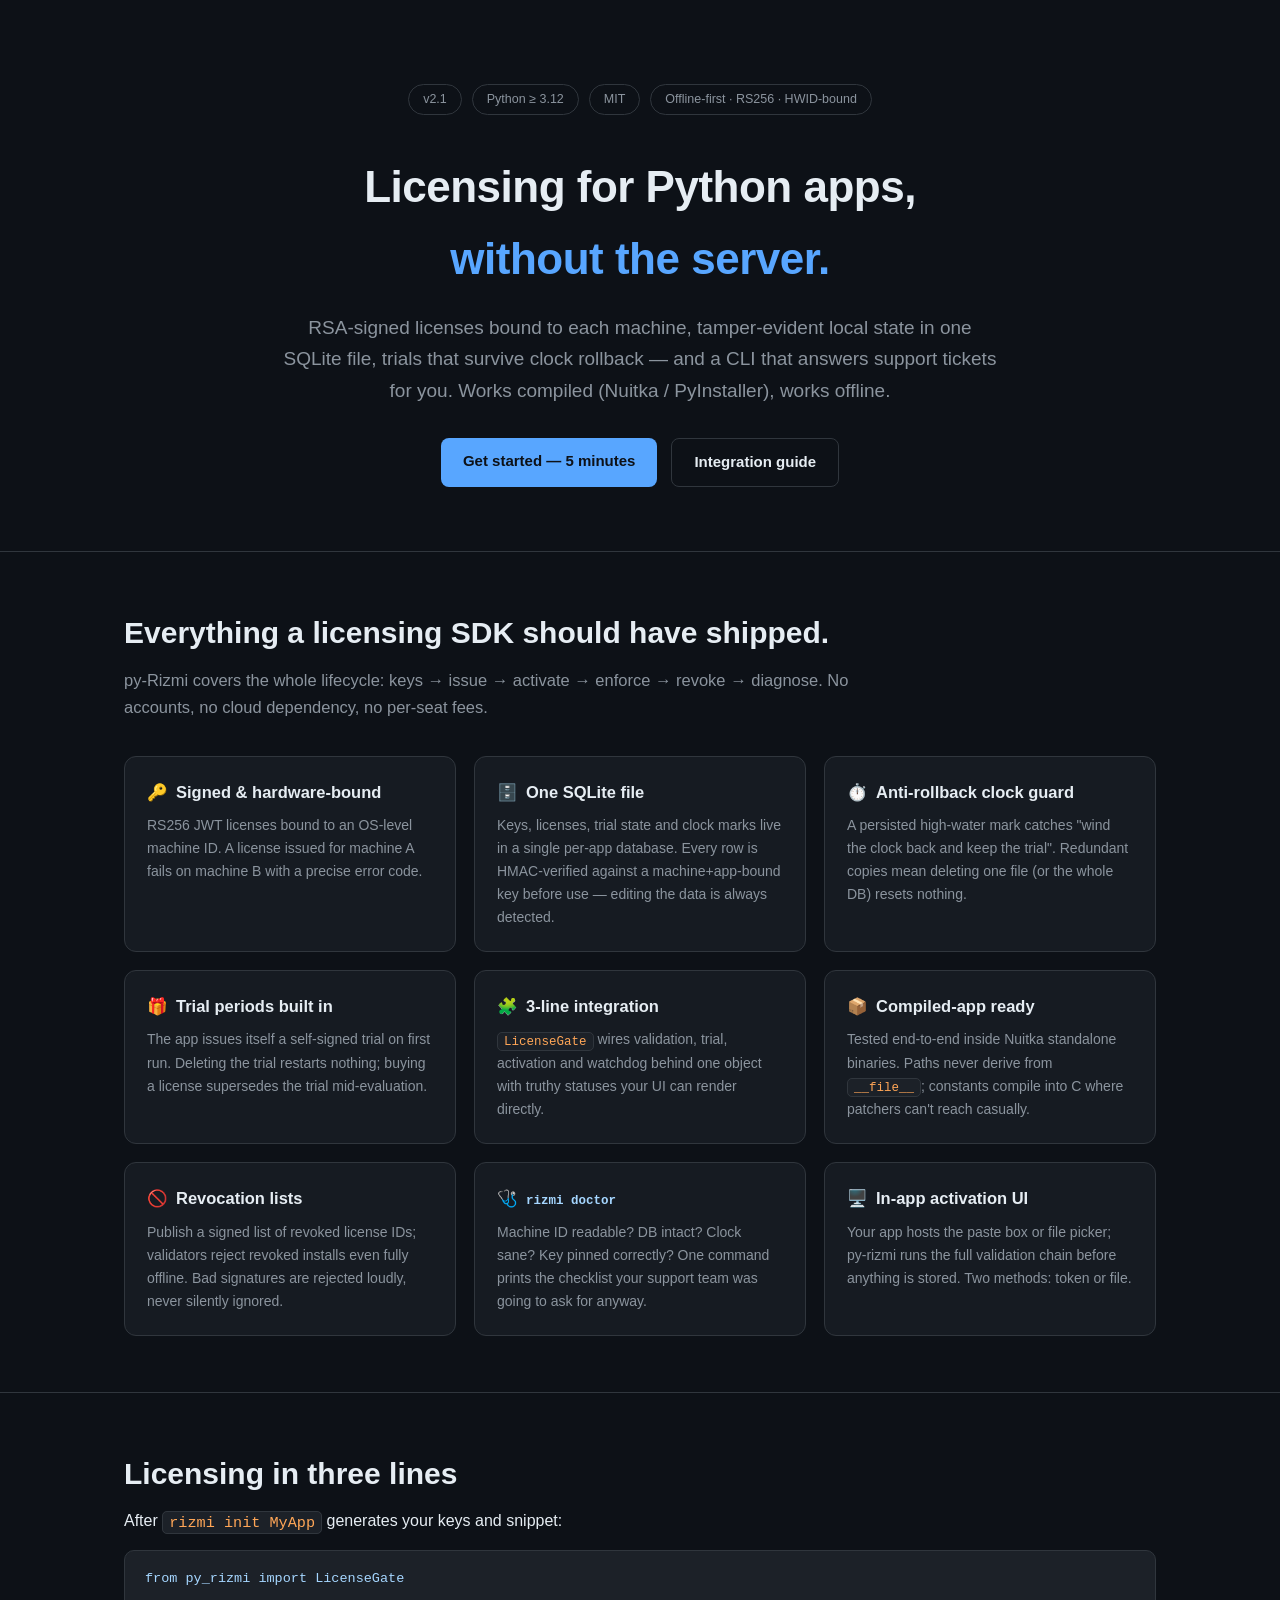
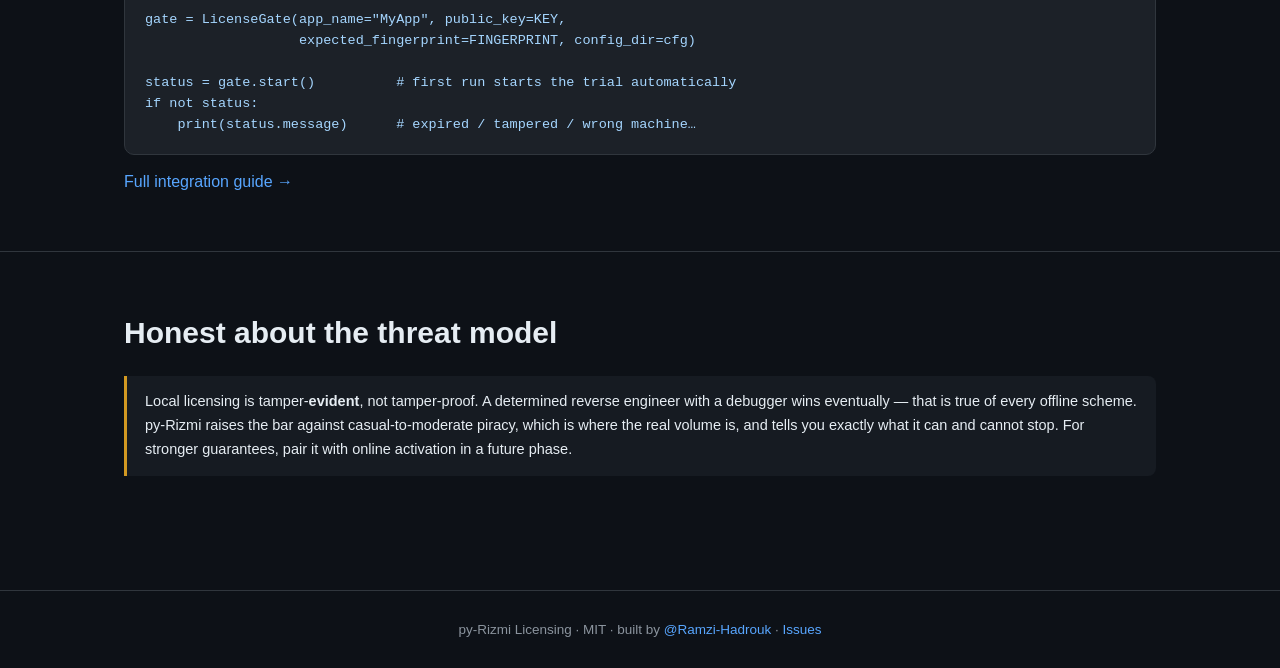
==== docs/site/index.html @ 98a6d1af "docs: pro documentation site (GitHub Pages) + DX-era README - docs/site: index (features/hero), quic" ====
<!DOCTYPE html>
<html lang="en">
<head>
<meta charset="utf-8">
<meta name="viewport" content="width=device-width, initial-scale=1">
<title>py-Rizmi — Offline-first licensing for Python apps</title>
<meta name="description" content="Cryptographically signed, hardware-bound, offline-first licensing for Python applications. SQLite tamper-evident state, 3-line integration, works compiled with Nuitka.">
<link rel="stylesheet" href="assets/style.css">
</head>
<body>
<script src="assets/header.js"></script>

<section class="hero" style="border-top:none;">
  <div class="container">
    <div class="badges">
      <span class="badge">v2.1</span>
      <span class="badge">Python ≥ 3.12</span>
      <span class="badge">MIT</span>
      <span class="badge">Offline-first · RS256 · HWID-bound</span>
    </div>
    <h1>Licensing for Python apps,<br><em>without the server.</em></h1>
    <p class="sub">RSA-signed licenses bound to each machine, tamper-evident local state in one SQLite file, trials that survive clock rollback — and a CLI that answers support tickets for you. Works compiled (Nuitka&nbsp;/&nbsp;PyInstaller), works offline.</p>
    <div class="btn-row">
      <a class="btn primary" href="quickstart.html">Get started — 5 minutes</a>
      <a class="btn ghost" href="integration.html">Integration guide</a>
    </div>
  </div>
</section>

<section id="features">
  <div class="container">
    <h2>Everything a licensing SDK should have shipped.</h2>
    <p class="lead">py-Rizmi covers the whole lifecycle: keys → issue → activate → enforce → revoke → diagnose. No accounts, no cloud dependency, no per-seat fees.</p>
    <div class="grid">
      <div class="card"><h3><span class="ico">🔑</span>Signed &amp; hardware-bound</h3><p>RS256 JWT licenses bound to an OS-level machine ID. A license issued for machine A fails on machine B with a precise error code.</p></div>
      <div class="card"><h3><span class="ico">🗄️</span>One SQLite file</h3><p>Keys, licenses, trial state and clock marks live in a single per-app database. Every row is HMAC-verified against a machine+app-bound key before use — editing the data is always detected.</p></div>
      <div class="card"><h3><span class="ico">⏱️</span>Anti-rollback clock guard</h3><p>A persisted high-water mark catches "wind the clock back and keep the trial". Redundant copies mean deleting one file (or the whole DB) resets nothing.</p></div>
      <div class="card"><h3><span class="ico">🎁</span>Trial periods built in</h3><p>The app issues itself a self-signed trial on first run. Deleting the trial restarts nothing; buying a license supersedes the trial mid-evaluation.</p></div>
      <div class="card"><h3><span class="ico">🧩</span>3-line integration</h3><p><code>LicenseGate</code> wires validation, trial, activation and watchdog behind one object with truthy statuses your UI can render directly.</p></div>
      <div class="card"><h3><span class="ico">📦</span>Compiled-app ready</h3><p>Tested end-to-end inside Nuitka standalone binaries. Paths never derive from <code>__file__</code>; constants compile into C where patchers can't reach casually.</p></div>
      <div class="card"><h3><span class="ico">🚫</span>Revocation lists</h3><p>Publish a signed list of revoked license IDs; validators reject revoked installs even fully offline. Bad signatures are rejected loudly, never silently ignored.</p></div>
      <div class="card"><h3><span class="ico">🩺</span><code>rizmi doctor</code></h3><p>Machine ID readable? DB intact? Clock sane? Key pinned correctly? One command prints the checklist your support team was going to ask for anyway.</p></div>
      <div class="card"><h3><span class="ico">🖥️</span>In-app activation UI</h3><p>Your app hosts the paste box or file picker; py-rizmi runs the full validation chain before anything is stored. Two methods: token or file.</p></div>
    </div>
  </div>
</section>

<section>
  <div class="container">
    <h2>Licensing in three lines</h2>
    <p>After <code style="font-size:.95em">rizmi init MyApp</code> generates your keys and snippet:</p>
<pre><code>from py_rizmi import LicenseGate

gate = LicenseGate(app_name="MyApp", public_key=KEY,
                   expected_fingerprint=FINGERPRINT, config_dir=cfg)

status = gate.start()          # first run starts the trial automatically
if not status:
    print(status.message)      # expired / tampered / wrong machine…</code></pre>
    <a href="integration.html">Full integration guide →</a>
  </div>
</section>

<section>
  <div class="container">
    <h2>Honest about the threat model</h2>
    <div class="note warn">Local licensing is tamper-<strong>evident</strong>, not tamper-proof. A determined reverse engineer with a debugger wins eventually — that is true of every offline scheme. py-Rizmi raises the bar against casual-to-moderate piracy, which is where the real volume is, and tells you exactly what it can and cannot stop. For stronger guarantees, pair it with online activation in a future phase.</div>
  </div>
</section>

<footer class="site">
  <div class="container">py-Rizmi Licensing · MIT · built by <a href="https://github.com/Ramzi-Hadrouk">@Ramzi-Hadrouk</a> · <a href="https://github.com/Ramzi-Hadrouk/py-rizmi/issues">Issues</a></div>
</footer>
</body>
</html>
---- docs/site/assets/style.css ----
:root {
  --bg: #0d1117;
  --bg-alt: #161b22;
  --border: #30363d;
  --fg: #e6edf3;
  --muted: #8b949e;
  --accent: #58a6ff;
  --green: #3fb950;
  --red: #f85149;
  --yellow: #d29922;
  --code-bg: #1c2128;
}
* { box-sizing: border-box; margin: 0; padding: 0; }
body {
  font-family: -apple-system, BlinkMacSystemFont, "Segoe UI", Helvetica, Arial, sans-serif;
  background: var(--bg); color: var(--fg); line-height: 1.65;
}
a { color: var(--accent); text-decoration: none; }
a:hover { text-decoration: underline; }
.container { max-width: 1080px; margin: 0 auto; padding: 0 24px; }

/* header */
header.site {
  position: sticky; top: 0; z-index: 10;
  background: rgba(13,17,23,.92); backdrop-filter: blur(8px);
  border-bottom: 1px solid var(--border);
}
header.site .container { display: flex; align-items: center; gap: 24px; height: 62px; }
.logo { font-weight: 700; font-size: 18px; color: var(--fg); }
.logo span { color: var(--accent); }
nav.main { display: flex; gap: 20px; margin-left: auto; flex-wrap: wrap; }
nav.main a { color: var(--muted); font-size: 14px; }
nav.main a:hover, nav.main a.active { color: var(--fg); }
.gh-btn {
  border: 1px solid var(--border); border-radius: 6px; padding: 5px 12px;
  font-size: 13px; color: var(--fg) !important;
}

/* hero */
.hero { padding: 84px 0 64px; text-align: center; }
.hero h1 { font-size: 44px; letter-spacing: -.5px; margin-bottom: 16px; }
.hero h1 em { font-style: normal; color: var(--accent); }
.hero p.sub { font-size: 19px; color: var(--muted); max-width: 720px; margin: 0 auto 32px; }
.badges { display: flex; gap: 10px; justify-content: center; flex-wrap: wrap; margin-bottom: 36px; }
.badge { border: 1px solid var(--border); border-radius: 999px; padding: 4px 14px; font-size: 12.5px; color: var(--muted); }
.btn-row { display: flex; gap: 14px; justify-content: center; flex-wrap: wrap; }
.btn { border-radius: 8px; padding: 11px 22px; font-weight: 600; font-size: 15px; }
.btn.primary { background: var(--accent); color: #0d1117; }
.btn.ghost { border: 1px solid var(--border); color: var(--fg); }

/* sections */
section { padding: 56px 0; border-top: 1px solid var(--border); }
section h2 { font-size: 30px; margin-bottom: 10px; }
section p.lead { color: var(--muted); font-size: 16.5px; max-width: 760px; margin-bottom: 34px; }
.grid { display: grid; grid-template-columns: repeat(auto-fit, minmax(280px, 1fr)); gap: 18px; }
.card {
  background: var(--bg-alt); border: 1px solid var(--border);
  border-radius: 12px; padding: 22px;
}
.card h3 { font-size: 16.5px; margin-bottom: 8px; }
.card h3 .ico { margin-right: 8px; }
.card p { color: var(--muted); font-size: 14px; }
.card code { font-size: 12.5px; }

/* code */
pre {
  background: var(--code-bg); border: 1px solid var(--border); border-radius: 10px;
  padding: 18px 20px; overflow-x: auto; margin: 14px 0;
  font-size: 13.5px; line-height: 1.55;
}
code {
  font-family: ui-monospace, SFMono-Regular, "SF Mono", Menlo, Consolas, monospace;
  color: #a5d6ff;
}
.inline-code code, td code, li code, p code {
  background: var(--code-bg); border: 1px solid var(--border);
  border-radius: 5px; padding: 1.5px 6px; font-size: .88em; color: #ffa657;
}

/* tables */
table.doc { width: 100%; border-collapse: collapse; margin: 18px 0; font-size: 14px; }
table.doc th, table.doc td { border: 1px solid var(--border); padding: 9px 13px; text-align: left; }
table.doc th { background: var(--bg-alt); }
table.doc td:first-child code { color: #79c0ff; }

/* callouts */
.note {
  border-left: 3px solid var(--accent); background: var(--bg-alt);
  padding: 14px 18px; border-radius: 0 8px 8px 0; margin: 18px 0; font-size: 14.5px;
}
.warn { border-left-color: var(--yellow); }

footer.site {
  border-top: 1px solid var(--border); padding: 28px 0; margin-top: 40px;
  color: var(--muted); font-size: 13.5px; text-align: center;
}
@media (max-width: 720px) {
  .hero h1 { font-size: 32px; }
  nav.main { display: none; }
}
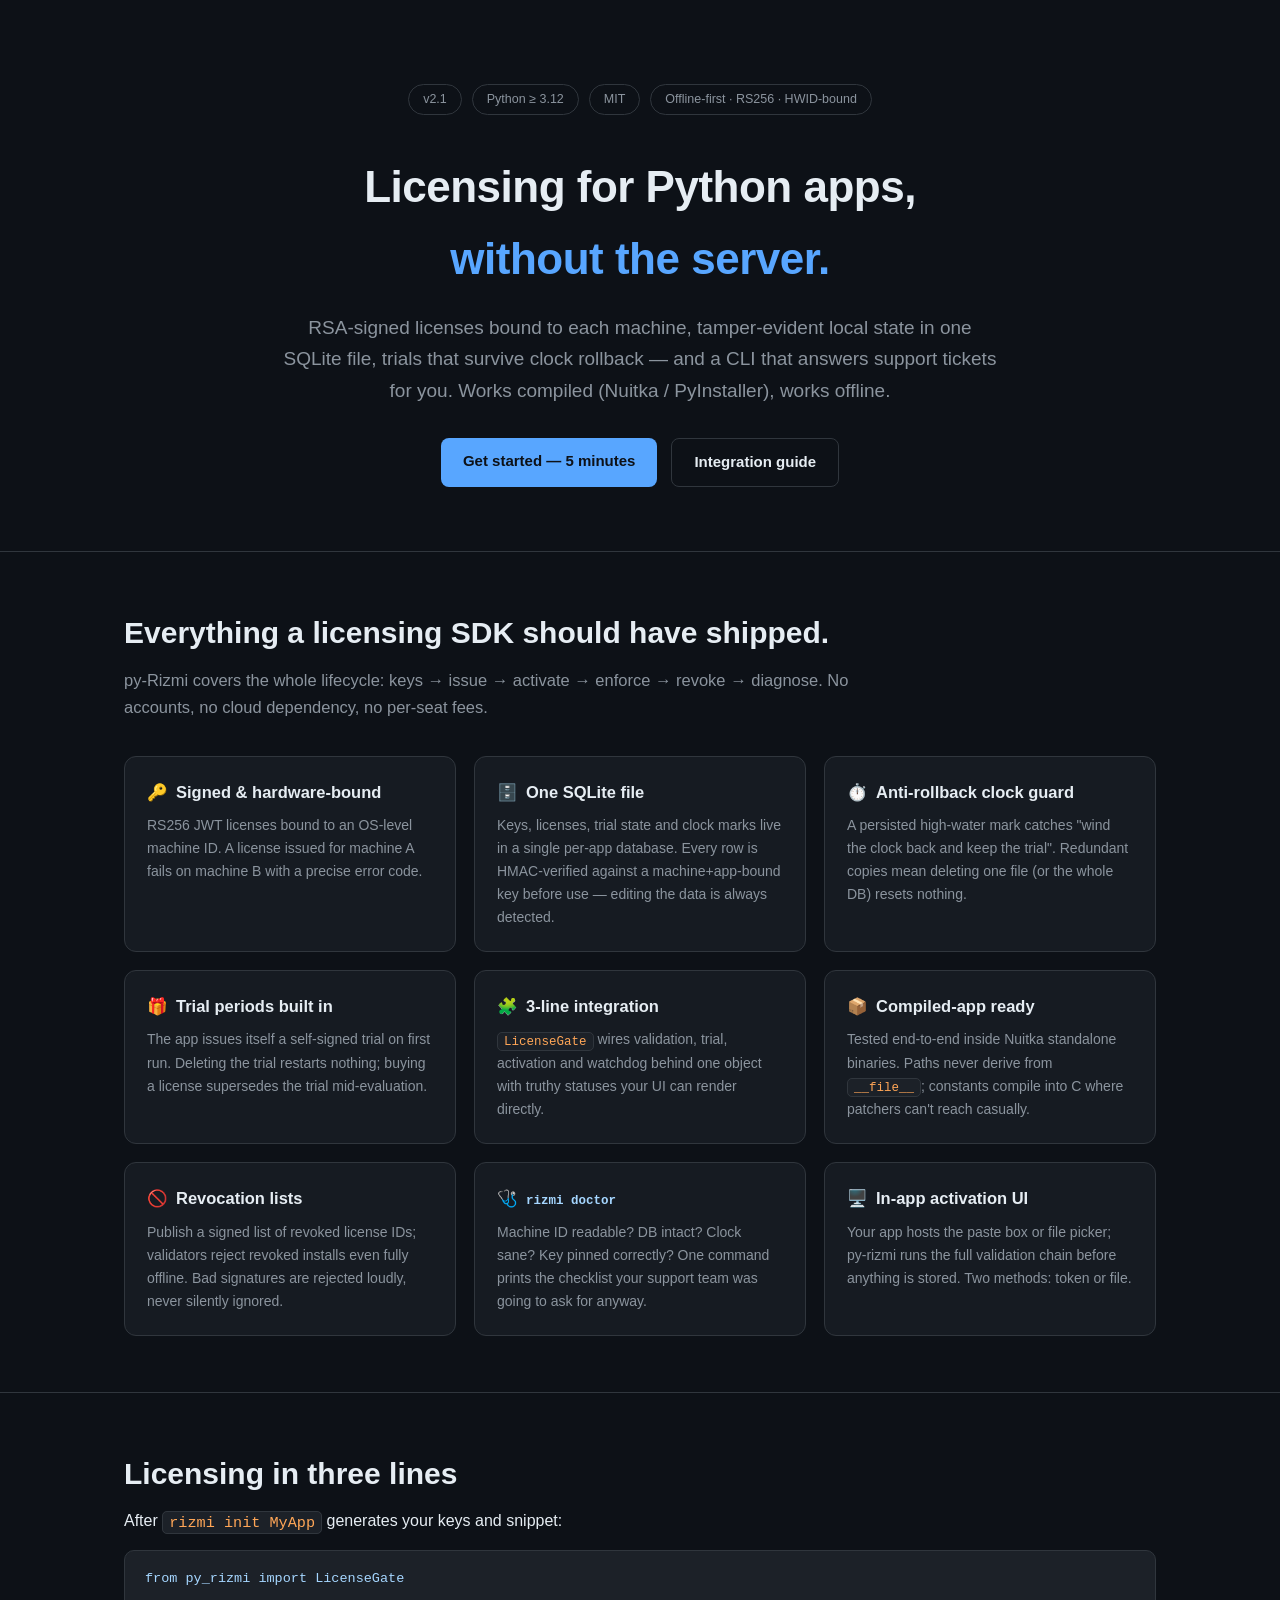
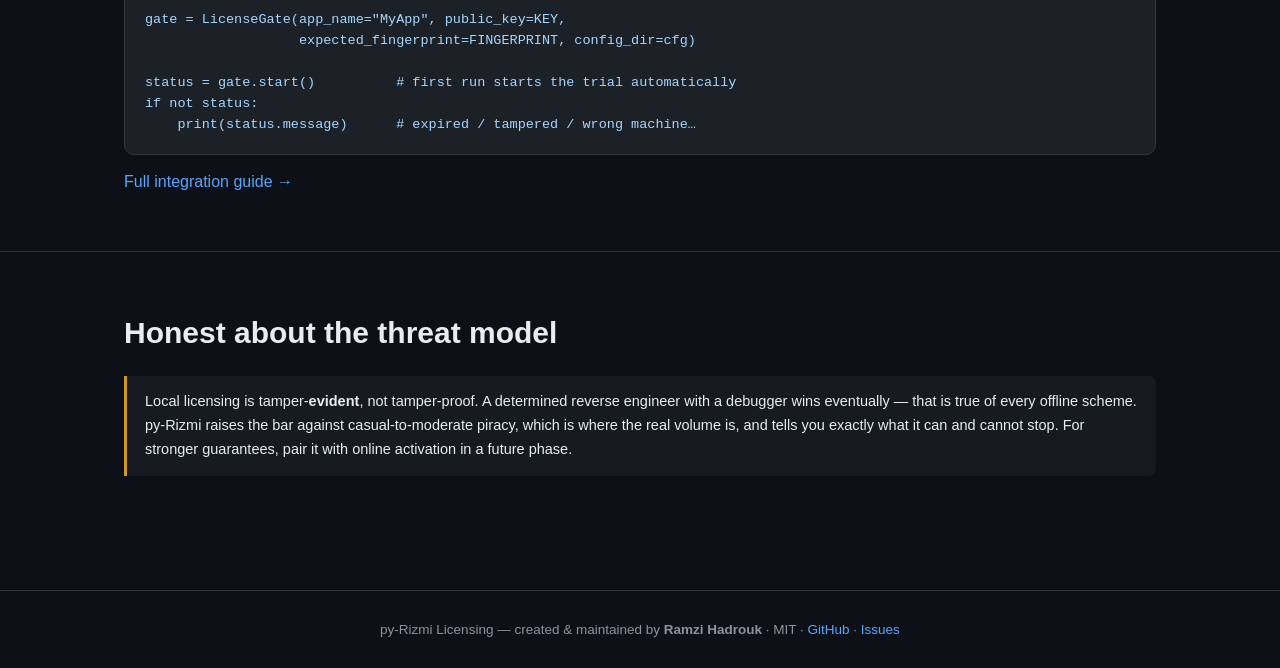
==== commit a42d0e12: "fix(ci+docs): Nuitka --output-dir= glued form; SEO attribution + Pages indexing - newer Nuitka requi" ====
--- a/docs/site/index.html
+++ b/docs/site/index.html
@@ -6,6 +6,31 @@
 <title>py-Rizmi — Offline-first licensing for Python apps</title>
 <meta name="description" content="Cryptographically signed, hardware-bound, offline-first licensing for Python applications. SQLite tamper-evident state, 3-line integration, works compiled with Nuitka.">
 <link rel="stylesheet" href="assets/style.css">
+<meta name="author" content="Ramzi Hadrouk">
+<meta name="copyright" content="&copy; 2026 Ramzi Hadrouk">
+<meta name="creator" content="Ramzi Hadrouk">
+<meta name="publisher" content="Ramzi Hadrouk">
+<meta property="og:type" content="website">
+<meta property="og:title" content="py-Rizmi — Offline-first licensing for Python apps">
+<meta property="og:description" content="Offline-first licensing for Python apps by Ramzi Hadrouk — signed, hardware-bound, SQLite-backed.">
+<meta name="twitter:card" content="summary">
+<script type="application/ld+json">
+{
+  "@context": "https://schema.org",
+  "@type": "SoftwareApplication",
+  "name": "py-Rizmi Licensing",
+  "operatingSystem": "Linux, macOS, Windows",
+  "applicationCategory": "DeveloperApplication",
+  "description": "Offline-first licensing toolkit for Python applications: RSA-signed, hardware-bound licenses with tamper-evident SQLite state.",
+  "author": {
+    "@type": "Person",
+    "name": "Ramzi Hadrouk",
+    "url": "https://github.com/Ramzi-Hadrouk"
+  },
+  "license": "https://opensource.org/licenses/MIT",
+  "codeRepository": "https://github.com/Ramzi-Hadrouk/py-rizmi"
+}
+</script>
 </head>
 <body>
 <script src="assets/header.js"></script>
@@ -69,7 +94,7 @@
 </section>
 
 <footer class="site">
-  <div class="container">py-Rizmi Licensing · MIT · built by <a href="https://github.com/Ramzi-Hadrouk">@Ramzi-Hadrouk</a> · <a href="https://github.com/Ramzi-Hadrouk/py-rizmi/issues">Issues</a></div>
+  <div class="container">py-Rizmi Licensing — created &amp; maintained by <b>Ramzi Hadrouk</b> · MIT · <a href="https://github.com/Ramzi-Hadrouk/py-rizmi">GitHub</a> · <a href="https://github.com/Ramzi-Hadrouk/py-rizmi/issues">Issues</a></div>
 </footer>
 </body>
 </html>
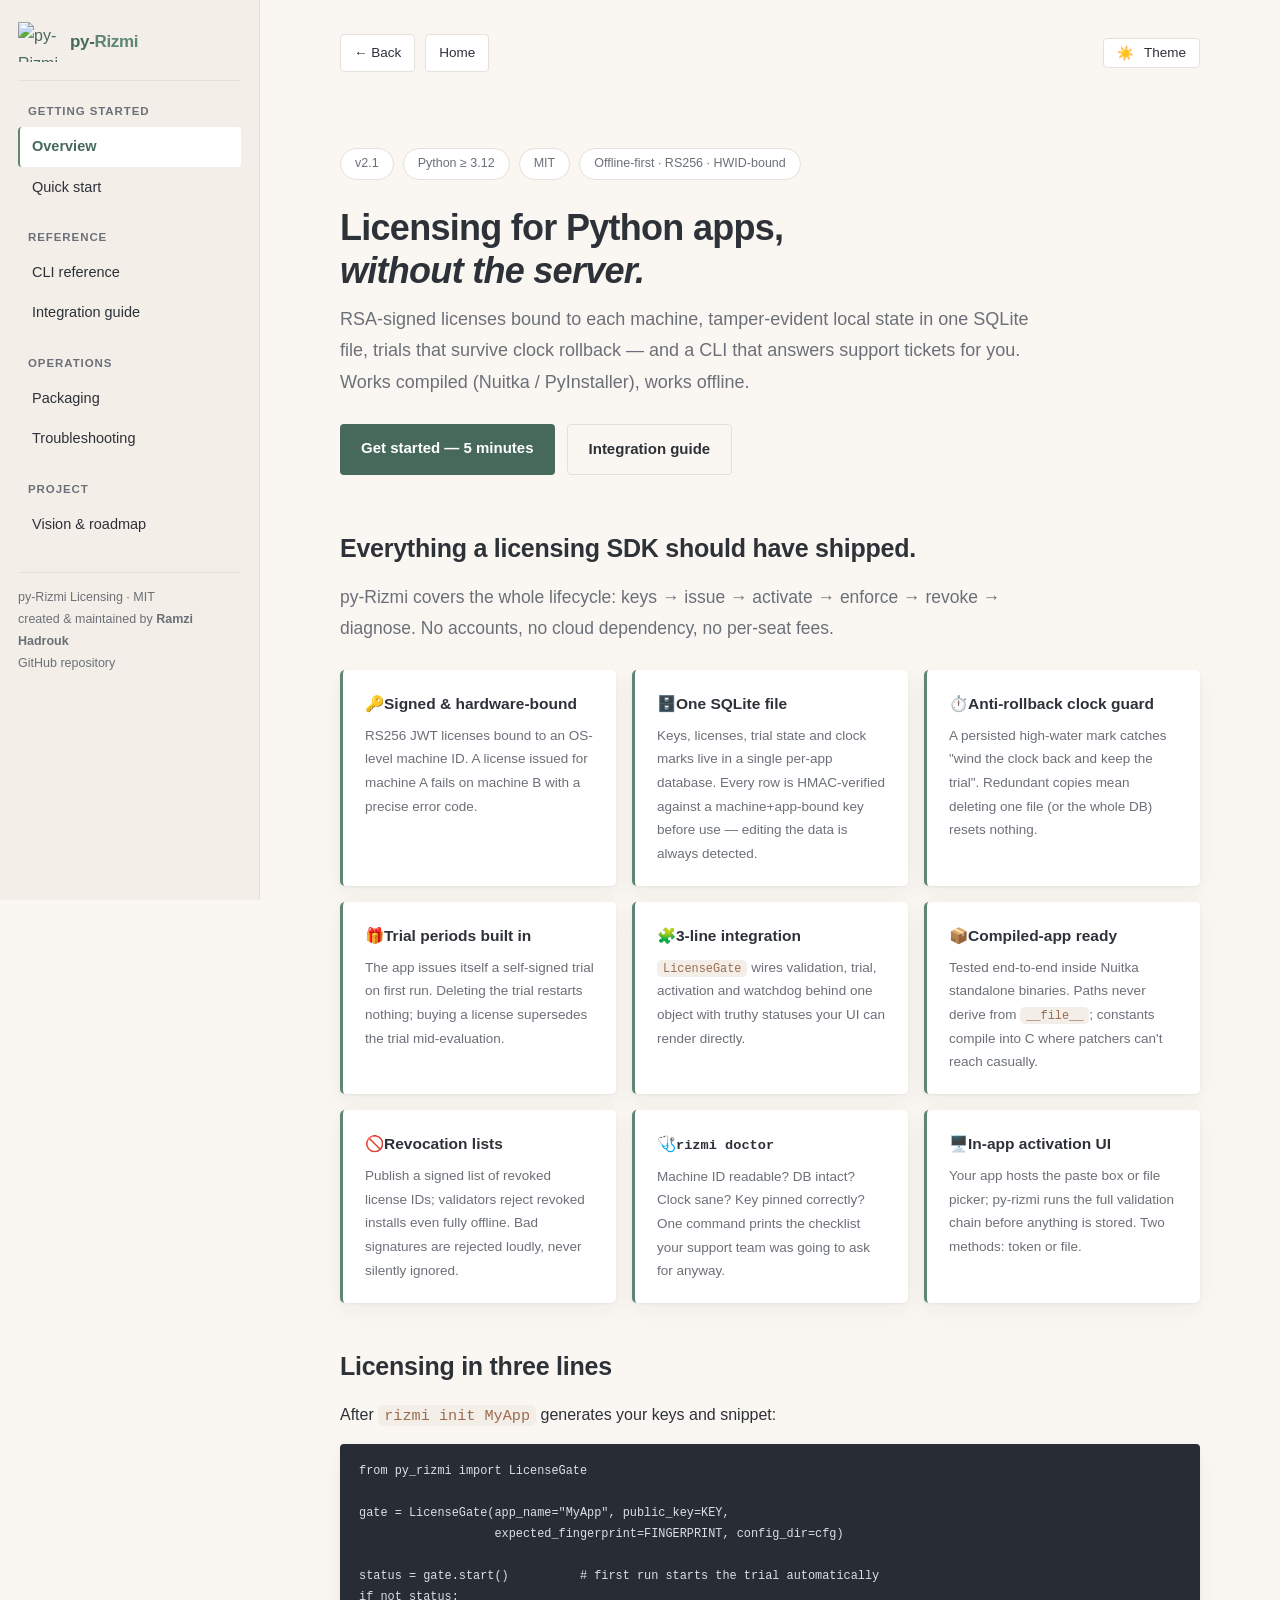
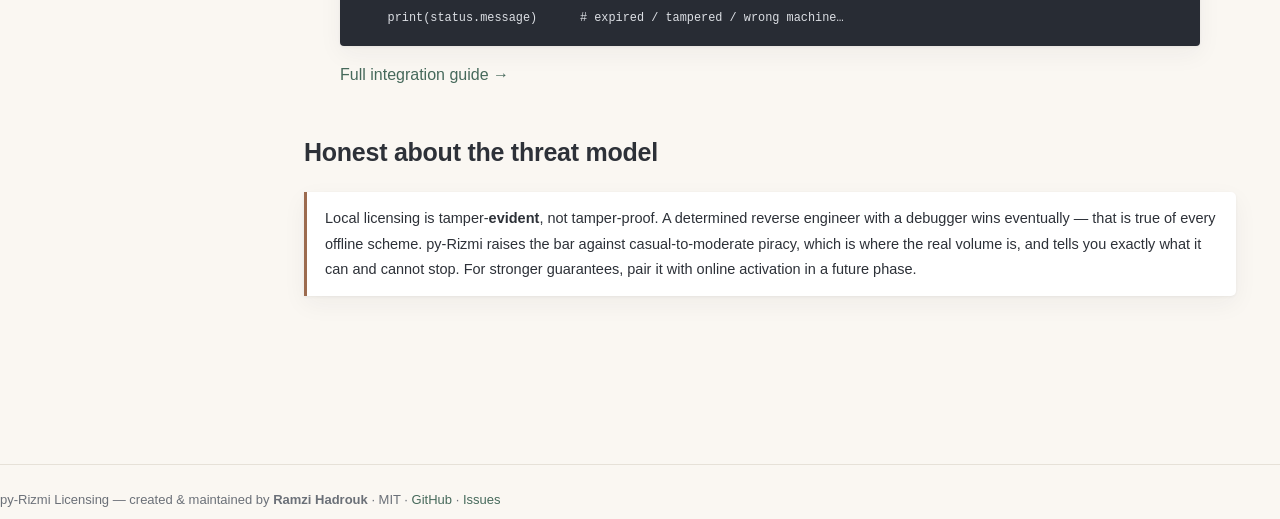
==== commit 0d15e43a: "feat(site): paper-and-sage redesign — sidebar nav, light/dark themes, logo - left sidebar with group" ====
--- a/docs/site/index.html
+++ b/docs/site/index.html
@@ -5,6 +5,8 @@
 <meta name="viewport" content="width=device-width, initial-scale=1">
 <title>py-Rizmi — Offline-first licensing for Python apps</title>
 <meta name="description" content="Cryptographically signed, hardware-bound, offline-first licensing for Python applications. SQLite tamper-evident state, 3-line integration, works compiled with Nuitka.">
+<script>(function(){try{var t=localStorage.getItem("rz-theme");if(t==="dark")document.documentElement.setAttribute("data-theme","dark");}catch(e){}})();</script>
+<link rel="icon" type="image/png" href="assets/favicon.png">
 <link rel="stylesheet" href="assets/style.css">
 <meta name="author" content="Ramzi Hadrouk">
 <meta name="copyright" content="&copy; 2026 Ramzi Hadrouk">
@@ -33,10 +35,14 @@
 </script>
 </head>
 <body>
-<script src="assets/header.js"></script>
-
-<section class="hero" style="border-top:none;">
-  <div class="container">
+<div id="site-chrome"></div>
+<div class="shell">
+  <aside class="sidebar"></aside>
+  <main class="content"><div class="content-inner">
+<div class="topbar">
+      <button class="hamburger" aria-label="Menu">&#9776;</button>
+    </div>
+<div class="hero">
     <div class="badges">
       <span class="badge">v2.1</span>
       <span class="badge">Python ≥ 3.12</span>
@@ -49,11 +55,9 @@
       <a class="btn primary" href="quickstart.html">Get started — 5 minutes</a>
       <a class="btn ghost" href="integration.html">Integration guide</a>
     </div>
-  </div>
-</section>
+</div>
 
-<section id="features">
-  <div class="container">
+<div id="features">
     <h2>Everything a licensing SDK should have shipped.</h2>
     <p class="lead">py-Rizmi covers the whole lifecycle: keys → issue → activate → enforce → revoke → diagnose. No accounts, no cloud dependency, no per-seat fees.</p>
     <div class="grid">
@@ -67,12 +71,9 @@
       <div class="card"><h3><span class="ico">🩺</span><code>rizmi doctor</code></h3><p>Machine ID readable? DB intact? Clock sane? Key pinned correctly? One command prints the checklist your support team was going to ask for anyway.</p></div>
       <div class="card"><h3><span class="ico">🖥️</span>In-app activation UI</h3><p>Your app hosts the paste box or file picker; py-rizmi runs the full validation chain before anything is stored. Two methods: token or file.</p></div>
     </div>
-  </div>
-</section>
+</div>
 
-<section>
-  <div class="container">
-    <h2>Licensing in three lines</h2>
+<h2>Licensing in three lines</h2>
     <p>After <code style="font-size:.95em">rizmi init MyApp</code> generates your keys and snippet:</p>
 <pre><code>from py_rizmi import LicenseGate
 
@@ -83,18 +84,17 @@
 if not status:
     print(status.message)      # expired / tampered / wrong machine…</code></pre>
     <a href="integration.html">Full integration guide →</a>
-  </div>
-</section>
+</div>
 
-<section>
-  <div class="container">
-    <h2>Honest about the threat model</h2>
+<h2>Honest about the threat model</h2>
     <div class="note warn">Local licensing is tamper-<strong>evident</strong>, not tamper-proof. A determined reverse engineer with a debugger wins eventually — that is true of every offline scheme. py-Rizmi raises the bar against casual-to-moderate piracy, which is where the real volume is, and tells you exactly what it can and cannot stop. For stronger guarantees, pair it with online activation in a future phase.</div>
-  </div>
-</section>
+</div>
 
+</div></main>
+</div>
 <footer class="site">
   <div class="container">py-Rizmi Licensing — created &amp; maintained by <b>Ramzi Hadrouk</b> · MIT · <a href="https://github.com/Ramzi-Hadrouk/py-rizmi">GitHub</a> · <a href="https://github.com/Ramzi-Hadrouk/py-rizmi/issues">Issues</a></div>
 </footer>
+<script src="assets/layout.js"></script>
 </body>
 </html>
--- a/docs/site/assets/style.css
+++ b/docs/site/assets/style.css
@@ -1,100 +1,238 @@
+/* ============================================================
+   py-Rizmi docs — "Paper & Sage"
+   Light (paper page) default · dark study via [data-theme=dark]
+   ============================================================ */
+
 :root {
-  --bg: #0d1117;
-  --bg-alt: #161b22;
-  --border: #30363d;
-  --fg: #e6edf3;
-  --muted: #8b949e;
-  --accent: #58a6ff;
-  --green: #3fb950;
-  --red: #f85149;
-  --yellow: #d29922;
-  --code-bg: #1c2128;
-}
+  /* paper page */
+  --bg: #faf7f2;
+  --bg-alt: #ffffff;
+  --bg-inset: #f3efe8;
+  --fg: #2d3138;
+  --muted: #6b7078;
+  --border: #e6e1d8;
+
+  /* sage + sienna accents */
+  --accent: #5f8575;
+  --accent-strong: #46695b;
+  --highlight: #9c6b4f;
+
+  /* code panels stay dark in both themes */
+  --code-bg: #282c34;
+  --code-fg: #dcdfe4;
+
+  --shadow: 0 1px 3px rgba(45, 49, 56, .06), 0 8px 24px rgba(45, 49, 56, .05);
+  --sidebar-w: 260px;
+}
+
+[data-theme="dark"] {
+  --bg: #1e2126;
+  --bg-alt: #262a30;
+  --bg-inset: #22262b;
+  --fg: #dde1e6;
+  --muted: #9aa1ab;
+  --border: #33383f;
+  --accent: #7ea899;
+  --accent-strong: #93bdb0;
+  --highlight: #c49a82;
+  --shadow: none;
+}
+
 * { box-sizing: border-box; margin: 0; padding: 0; }
+
+html { scroll-behavior: smooth; }
+
 body {
   font-family: -apple-system, BlinkMacSystemFont, "Segoe UI", Helvetica, Arial, sans-serif;
-  background: var(--bg); color: var(--fg); line-height: 1.65;
-}
-a { color: var(--accent); text-decoration: none; }
+  background: var(--bg);
+  color: var(--fg);
+  line-height: 1.75;
+  transition: background .25s ease, color .25s ease;
+}
+
+a { color: var(--accent-strong); text-decoration: none; }
 a:hover { text-decoration: underline; }
-.container { max-width: 1080px; margin: 0 auto; padding: 0 24px; }
-
-/* header */
-header.site {
-  position: sticky; top: 0; z-index: 10;
-  background: rgba(13,17,23,.92); backdrop-filter: blur(8px);
+:focus-visible { outline: 2px solid var(--accent); outline-offset: 2px; }
+
+/* ── shell layout ─────────────────────────────────────────── */
+.shell { display: flex; min-height: 100vh; }
+
+.sidebar {
+  position: fixed; inset: 0 auto 0 0;
+  width: var(--sidebar-w);
+  background: var(--bg-inset);
+  border-right: 1px solid var(--border);
+  padding: 22px 18px;
+  overflow-y: auto;
+}
+
+.content {
+  flex: 1;
+  margin-left: var(--sidebar-w);
+  padding: 34px 44px 80px;
+}
+.content-inner { max-width: 860px; margin: 0 auto; }
+
+/* ── sidebar ──────────────────────────────────────────────── */
+.brand {
+  display: flex; align-items: center; gap: 12px;
+  padding-bottom: 18px; margin-bottom: 14px;
   border-bottom: 1px solid var(--border);
 }
-header.site .container { display: flex; align-items: center; gap: 24px; height: 62px; }
-.logo { font-weight: 700; font-size: 18px; color: var(--fg); }
-.logo span { color: var(--accent); }
-nav.main { display: flex; gap: 20px; margin-left: auto; flex-wrap: wrap; }
-nav.main a { color: var(--muted); font-size: 14px; }
-nav.main a:hover, nav.main a.active { color: var(--fg); }
-.gh-btn {
-  border: 1px solid var(--border); border-radius: 6px; padding: 5px 12px;
-  font-size: 13px; color: var(--fg) !important;
-}
-
-/* hero */
-.hero { padding: 84px 0 64px; text-align: center; }
-.hero h1 { font-size: 44px; letter-spacing: -.5px; margin-bottom: 16px; }
-.hero h1 em { font-style: normal; color: var(--accent); }
-.hero p.sub { font-size: 19px; color: var(--muted); max-width: 720px; margin: 0 auto 32px; }
-.badges { display: flex; gap: 10px; justify-content: center; flex-wrap: wrap; margin-bottom: 36px; }
-.badge { border: 1px solid var(--border); border-radius: 999px; padding: 4px 14px; font-size: 12.5px; color: var(--muted); }
-.btn-row { display: flex; gap: 14px; justify-content: center; flex-wrap: wrap; }
-.btn { border-radius: 8px; padding: 11px 22px; font-weight: 600; font-size: 15px; }
-.btn.primary { background: var(--accent); color: #0d1117; }
+.brand img { width: 40px; height: 40px; object-fit: contain; }
+.brand .name { font-weight: 700; font-size: 17px; letter-spacing: -.02em; }
+.brand .name span { color: var(--accent); }
+
+.nav-group { margin-top: 20px; }
+.nav-group h4 {
+  font-size: 11.5px; text-transform: uppercase; letter-spacing: .08em;
+  color: var(--muted); font-weight: 600; margin: 0 10px 6px;
+}
+.nav-group a {
+  display: block; padding: 7px 12px; border-radius: 4px;
+  font-size: 14.5px; color: var(--fg); margin-bottom: 1px;
+  border-left: 2px solid transparent;
+}
+.nav-group a:hover { background: var(--bg-alt); text-decoration: none; }
+.nav-group a.active {
+  background: var(--bg-alt);
+  border-left-color: var(--accent);
+  color: var(--accent-strong); font-weight: 600;
+}
+.sidebar-foot {
+  margin-top: 28px; padding-top: 14px; border-top: 1px solid var(--border);
+  font-size: 12.5px; color: var(--muted);
+}
+.sidebar-foot a { color: var(--muted); }
+
+/* ── topbar ───────────────────────────────────────────────── */
+.topbar {
+  display: flex; align-items: center; gap: 10px;
+  margin-bottom: 30px;
+}
+.topbar a.tb, button.tb {
+  display: inline-flex; align-items: center; gap: 6px;
+  background: var(--bg-alt); border: 1px solid var(--border);
+  border-radius: 4px; padding: 6px 13px;
+  font-size: 13.5px; color: var(--fg); cursor: pointer;
+}
+.topbar a.tb:hover, button.tb:hover { background: var(--bg-inset); text-decoration: none; }
+.topbar .spacer { flex: 1; }
+
+/* ── typography & content ─────────────────────────────────── */
+h1 { font-size: 36px; letter-spacing: -.02em; line-height: 1.2; margin-bottom: 12px; }
+h2 {
+  font-size: 25px; letter-spacing: -.01em; margin: 42px 0 12px;
+  padding-top: 18px; border-top: 1px solid var(--border);
+}
+h2:first-of-type { border-top: none; padding-top: 0; }
+h3 { font-size: 17.5px; margin: 24px 0 8px; }
+p.lead { font-size: 17.5px; color: var(--muted); max-width: 720px; margin-bottom: 26px; }
+p { margin-bottom: 12px; }
+
+.kicker {
+  font-family: ui-monospace, Menlo, Consolas, monospace;
+  font-size: 12px; letter-spacing: .12em; text-transform: uppercase;
+  color: var(--highlight); margin-bottom: 4px;
+}
+
+ul.plain { margin: 10px 0 14px 22px; color: var(--muted); }
+ul.plain li { margin-bottom: 6px; }
+
+/* hero (index) */
+.hero { padding: 46px 0 10px; }
+.hero .flourish {
+  width: 64px; height: 3px; background: var(--accent);
+  border-radius: 2px; margin: 18px 0 22px;
+}
+.hero .sub { font-size: 18px; color: var(--muted); max-width: 700px; }
+.badges { display: flex; gap: 9px; flex-wrap: wrap; margin-bottom: 26px; }
+.badge {
+  border: 1px solid var(--border); background: var(--bg-alt);
+  border-radius: 999px; padding: 4px 14px; font-size: 12.5px; color: var(--muted);
+}
+.btn-row { display: flex; gap: 12px; flex-wrap: wrap; margin-top: 26px; }
+.btn {
+  border-radius: 4px; padding: 11px 21px; font-weight: 600; font-size: 15px;
+}
+.btn.primary { background: var(--accent-strong); color: #fff; }
+.btn.primary:hover { background: var(--accent); text-decoration: none; }
 .btn.ghost { border: 1px solid var(--border); color: var(--fg); }
-
-/* sections */
-section { padding: 56px 0; border-top: 1px solid var(--border); }
-section h2 { font-size: 30px; margin-bottom: 10px; }
-section p.lead { color: var(--muted); font-size: 16.5px; max-width: 760px; margin-bottom: 34px; }
-.grid { display: grid; grid-template-columns: repeat(auto-fit, minmax(280px, 1fr)); gap: 18px; }
+.btn.ghost:hover { background: var(--bg-inset); text-decoration: none; }
+
+/* cards */
+.grid { display: grid; grid-template-columns: repeat(auto-fit, minmax(270px, 1fr)); gap: 16px; margin-top: 22px; }
 .card {
-  background: var(--bg-alt); border: 1px solid var(--border);
-  border-radius: 12px; padding: 22px;
-}
-.card h3 { font-size: 16.5px; margin-bottom: 8px; }
-.card h3 .ico { margin-right: 8px; }
-.card p { color: var(--muted); font-size: 14px; }
-.card code { font-size: 12.5px; }
-
-/* code */
+  background: var(--bg-alt); border-radius: 5px; box-shadow: var(--shadow);
+  padding: 20px 22px; border-left: 3px solid var(--accent);
+}
+.card h3 { margin: 0 0 7px; font-size: 15.5px; }
+.card p { color: var(--muted); font-size: 13.5px; margin: 0; }
+
+/* code blocks — dark terminal panel in BOTH themes */
 pre {
-  background: var(--code-bg); border: 1px solid var(--border); border-radius: 10px;
-  padding: 18px 20px; overflow-x: auto; margin: 14px 0;
-  font-size: 13.5px; line-height: 1.55;
-}
+  position: relative;
+  background: var(--code-bg); color: var(--code-fg);
+  border-radius: 4px; padding: 17px 19px; overflow-x: auto;
+  margin: 15px 0; font-size: 13.5px; line-height: 1.55;
+  box-shadow: var(--shadow);
+}
+pre code { font-family: ui-monospace, SFMono-Regular, Menlo, Consolas, monospace; }
 code {
-  font-family: ui-monospace, SFMono-Regular, "SF Mono", Menlo, Consolas, monospace;
-  color: #a5d6ff;
-}
-.inline-code code, td code, li code, p code {
-  background: var(--code-bg); border: 1px solid var(--border);
-  border-radius: 5px; padding: 1.5px 6px; font-size: .88em; color: #ffa657;
+  font-family: ui-monospace, SFMono-Regular, Menlo, Consolas, monospace;
+  font-size: .88em;
+}
+p code, li code, td code {
+  background: var(--bg-inset); color: var(--highlight);
+  border-radius: 5px; padding: 1.5px 6px;
 }
 
 /* tables */
-table.doc { width: 100%; border-collapse: collapse; margin: 18px 0; font-size: 14px; }
-table.doc th, table.doc td { border: 1px solid var(--border); padding: 9px 13px; text-align: left; }
-table.doc th { background: var(--bg-alt); }
-table.doc td:first-child code { color: #79c0ff; }
+table.doc { width: 100%; border-collapse: collapse; margin: 16px 0; font-size: 14px; }
+table.doc th, table.doc td { border: 1px solid var(--border); padding: 9px 13px; text-align: left; vertical-align: top; }
+table.doc th { background: var(--bg-inset); }
 
 /* callouts */
 .note {
-  border-left: 3px solid var(--accent); background: var(--bg-alt);
-  padding: 14px 18px; border-radius: 0 8px 8px 0; margin: 18px 0; font-size: 14.5px;
-}
-.warn { border-left-color: var(--yellow); }
+  background: var(--bg-alt); box-shadow: var(--shadow);
+  border-left: 3px solid var(--accent); border-radius: 0 5px 5px 0;
+  padding: 14px 18px; margin: 18px 0; font-size: 14.5px;
+}
+.note.warn { border-left-color: var(--highlight); }
 
 footer.site {
-  border-top: 1px solid var(--border); padding: 28px 0; margin-top: 40px;
-  color: var(--muted); font-size: 13.5px; text-align: center;
-}
-@media (max-width: 720px) {
-  .hero h1 { font-size: 32px; }
-  nav.main { display: none; }
-}
+  margin-top: 70px; padding: 24px 0 8px; border-top: 1px solid var(--border);
+  color: var(--muted); font-size: 13px;
+}
+
+/* theme toggle icon */
+#theme-toggle .sun { display: inline; }
+#theme-toggle .moon { display: none; }
+[data-theme="dark"] #theme-toggle .sun { display: none; }
+[data-theme="dark"] #theme-toggle .moon { display: inline; }
+
+.hamburger { display: none; }
+
+/* ── responsive drawer ────────────────────────────────────── */
+@media (max-width: 900px) {
+  .sidebar {
+    transform: translateX(-100%);
+    transition: transform .25s ease;
+    z-index: 30; box-shadow: 0 0 40px rgba(0,0,0,.15);
+  }
+  body.nav-open .sidebar { transform: translateX(0); }
+  .content { margin-left: 0; padding: 22px 20px 70px; }
+  .hamburger {
+    display: inline-flex; cursor: pointer;
+    background: var(--bg-alt); border: 1px solid var(--border);
+    border-radius: 4px; padding: 6px 11px; font-size: 15px;
+  }
+  .topbar { position: sticky; top: 0; z-index: 20; background: var(--bg); padding: 10px 0; }
+  h1 { font-size: 29px; }
+}
+
+@media print {
+  .sidebar, .topbar, footer.site { display: none; }
+  .content { margin: 0; padding: 0; }
+  body { background: #fff; }
+}
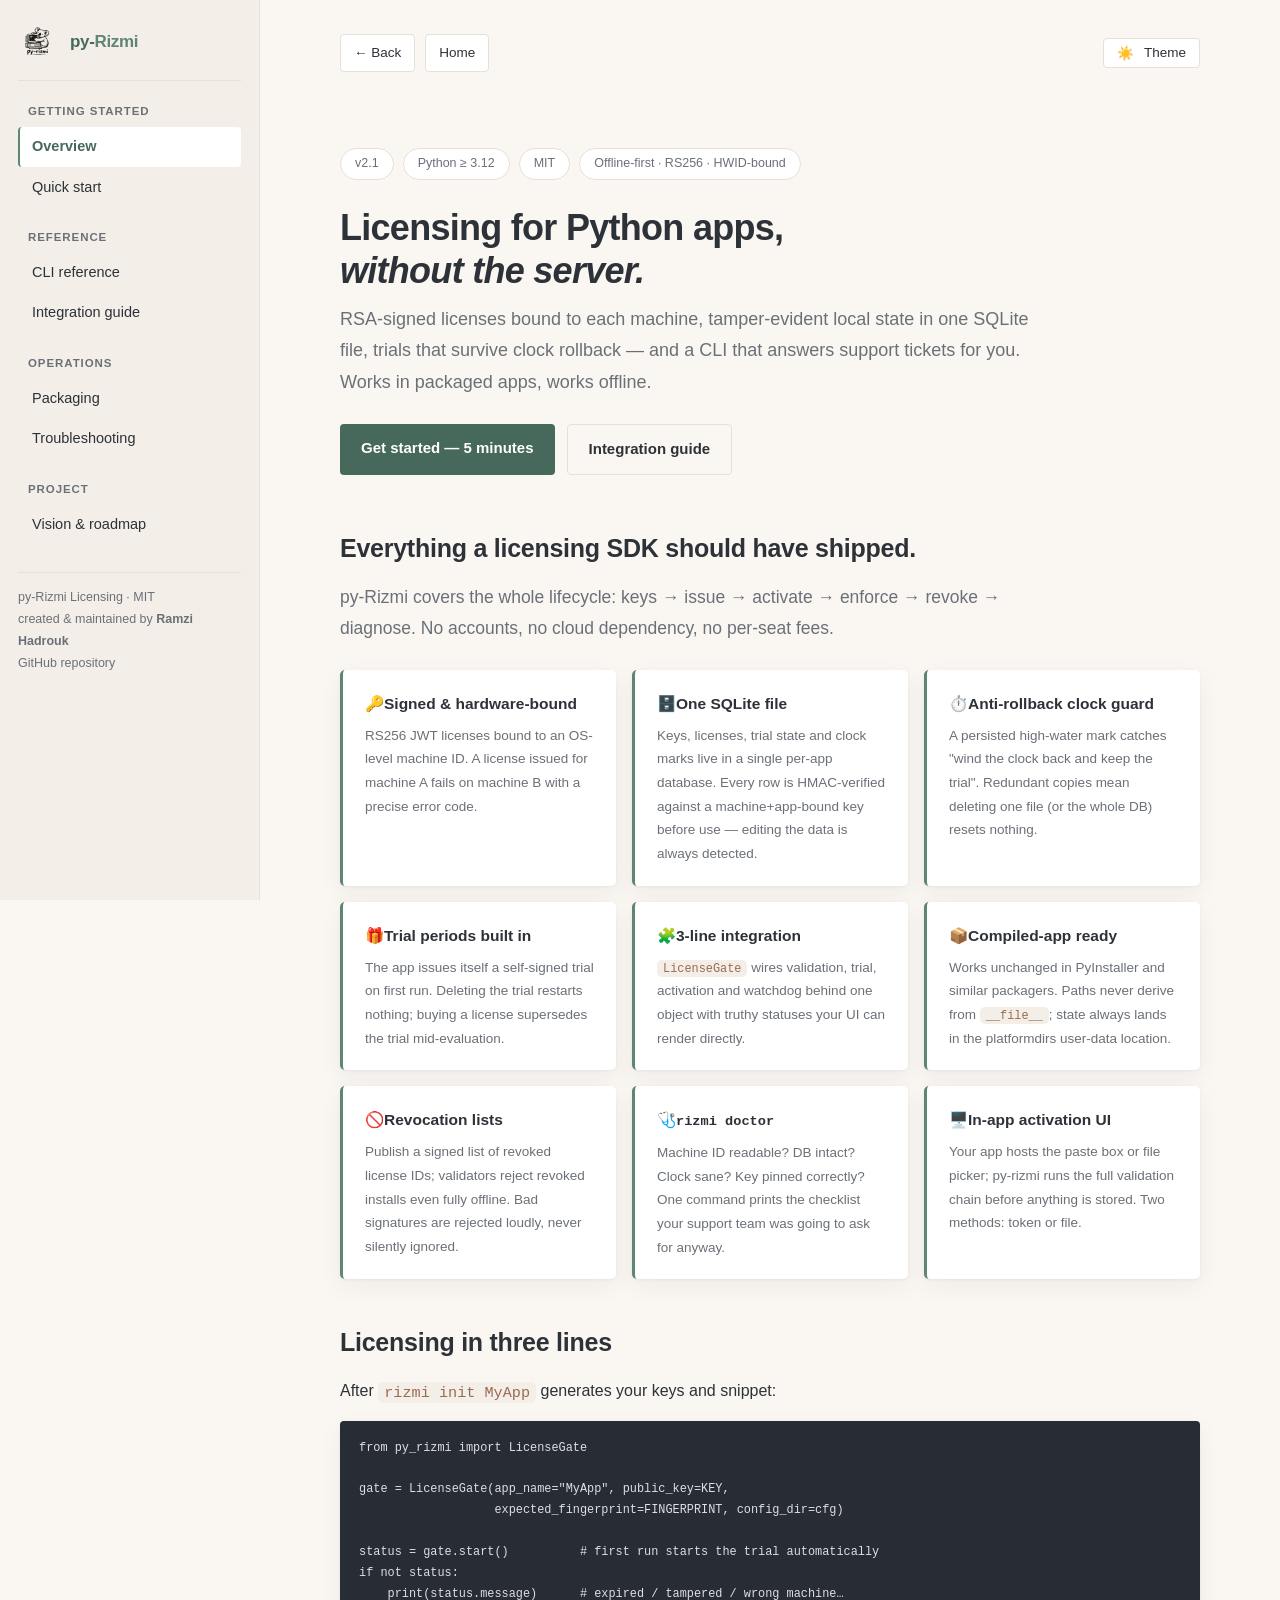
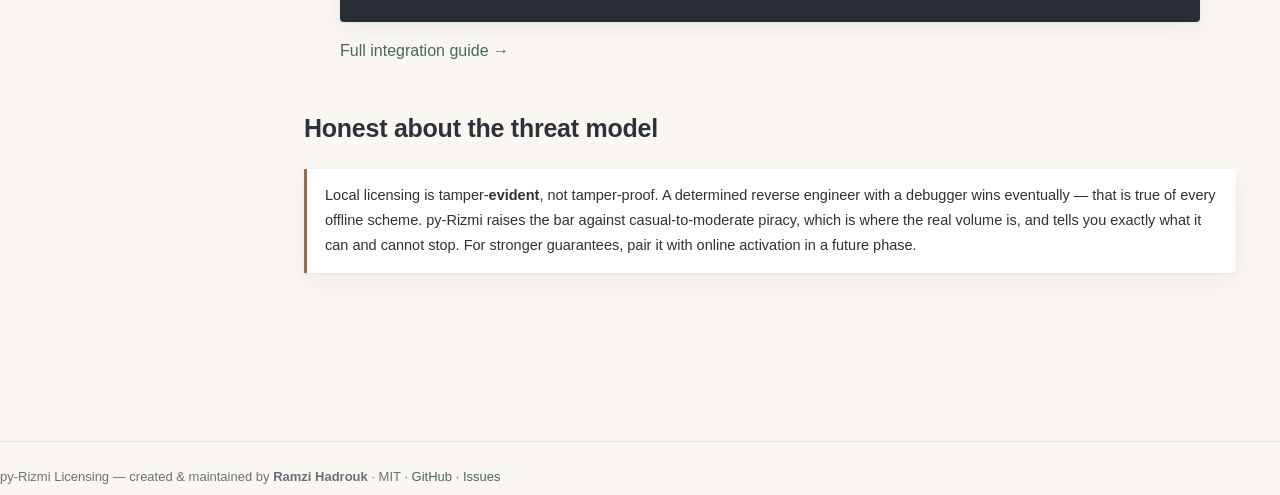
==== commit 853431a5: "fix(core+ci): release 2.1.2 — SQLite connection close, Windows hardening; drop Nuitka - StateStore: " ====
--- a/docs/site/index.html
+++ b/docs/site/index.html
@@ -4,7 +4,7 @@
 <meta charset="utf-8">
 <meta name="viewport" content="width=device-width, initial-scale=1">
 <title>py-Rizmi — Offline-first licensing for Python apps</title>
-<meta name="description" content="Cryptographically signed, hardware-bound, offline-first licensing for Python applications. SQLite tamper-evident state, 3-line integration, works compiled with Nuitka.">
+<meta name="description" content="Cryptographically signed, hardware-bound, offline-first licensing for Python applications. SQLite tamper-evident state, 3-line integration, packaged-app ready.">
 <script>(function(){try{var t=localStorage.getItem("rz-theme");if(t==="dark")document.documentElement.setAttribute("data-theme","dark");}catch(e){}})();</script>
 <link rel="icon" type="image/png" href="assets/favicon.png">
 <link rel="stylesheet" href="assets/style.css">
@@ -50,7 +50,7 @@
       <span class="badge">Offline-first · RS256 · HWID-bound</span>
     </div>
     <h1>Licensing for Python apps,<br><em>without the server.</em></h1>
-    <p class="sub">RSA-signed licenses bound to each machine, tamper-evident local state in one SQLite file, trials that survive clock rollback — and a CLI that answers support tickets for you. Works compiled (Nuitka&nbsp;/&nbsp;PyInstaller), works offline.</p>
+    <p class="sub">RSA-signed licenses bound to each machine, tamper-evident local state in one SQLite file, trials that survive clock rollback — and a CLI that answers support tickets for you. Works in packaged apps, works offline.</p>
     <div class="btn-row">
       <a class="btn primary" href="quickstart.html">Get started — 5 minutes</a>
       <a class="btn ghost" href="integration.html">Integration guide</a>
@@ -66,7 +66,7 @@
       <div class="card"><h3><span class="ico">⏱️</span>Anti-rollback clock guard</h3><p>A persisted high-water mark catches "wind the clock back and keep the trial". Redundant copies mean deleting one file (or the whole DB) resets nothing.</p></div>
       <div class="card"><h3><span class="ico">🎁</span>Trial periods built in</h3><p>The app issues itself a self-signed trial on first run. Deleting the trial restarts nothing; buying a license supersedes the trial mid-evaluation.</p></div>
       <div class="card"><h3><span class="ico">🧩</span>3-line integration</h3><p><code>LicenseGate</code> wires validation, trial, activation and watchdog behind one object with truthy statuses your UI can render directly.</p></div>
-      <div class="card"><h3><span class="ico">📦</span>Compiled-app ready</h3><p>Tested end-to-end inside Nuitka standalone binaries. Paths never derive from <code>__file__</code>; constants compile into C where patchers can't reach casually.</p></div>
+      <div class="card"><h3><span class="ico">📦</span>Compiled-app ready</h3><p>Works unchanged in PyInstaller and similar packagers. Paths never derive from <code>__file__</code>; state always lands in the platformdirs user-data location.</p></div>
       <div class="card"><h3><span class="ico">🚫</span>Revocation lists</h3><p>Publish a signed list of revoked license IDs; validators reject revoked installs even fully offline. Bad signatures are rejected loudly, never silently ignored.</p></div>
       <div class="card"><h3><span class="ico">🩺</span><code>rizmi doctor</code></h3><p>Machine ID readable? DB intact? Clock sane? Key pinned correctly? One command prints the checklist your support team was going to ask for anyway.</p></div>
       <div class="card"><h3><span class="ico">🖥️</span>In-app activation UI</h3><p>Your app hosts the paste box or file picker; py-rizmi runs the full validation chain before anything is stored. Two methods: token or file.</p></div>
--- a/docs/site/assets/style.css
+++ b/docs/site/assets/style.css
@@ -4,6 +4,7 @@
    ============================================================ */
 
 :root {
+  color-scheme: light;
   /* paper page */
   --bg: #faf7f2;
   --bg-alt: #ffffff;
@@ -26,6 +27,7 @@
 }
 
 [data-theme="dark"] {
+  color-scheme: dark;
   --bg: #1e2126;
   --bg-alt: #262a30;
   --bg-inset: #22262b;
@@ -40,6 +42,17 @@
 
 * { box-sizing: border-box; margin: 0; padding: 0; }
 
+/* smooth, uniform theme switch: every element transitions together */
+body,
+body * {
+  transition:
+    background-color .25s ease,
+    border-color .25s ease,
+    color .12s ease;
+}
+/* keep interactive snappiness; exclude layout-affecting props */
+pre, .card, .note { transition: background-color .25s ease, box-shadow .25s ease; }
+
 html { scroll-behavior: smooth; }
 
 body {
@@ -47,7 +60,6 @@
   background: var(--bg);
   color: var(--fg);
   line-height: 1.75;
-  transition: background .25s ease, color .25s ease;
 }
 
 a { color: var(--accent-strong); text-decoration: none; }
@@ -214,6 +226,14 @@
 .hamburger { display: none; }
 
 /* ── responsive drawer ────────────────────────────────────── */
+.scrim {
+  display: none;
+  position: fixed; inset: 0;
+  background: rgba(20, 24, 30, .45);
+  z-index: 25;
+}
+body.nav-open .scrim { display: block; }
+
 @media (max-width: 900px) {
   .sidebar {
     transform: translateX(-100%);
